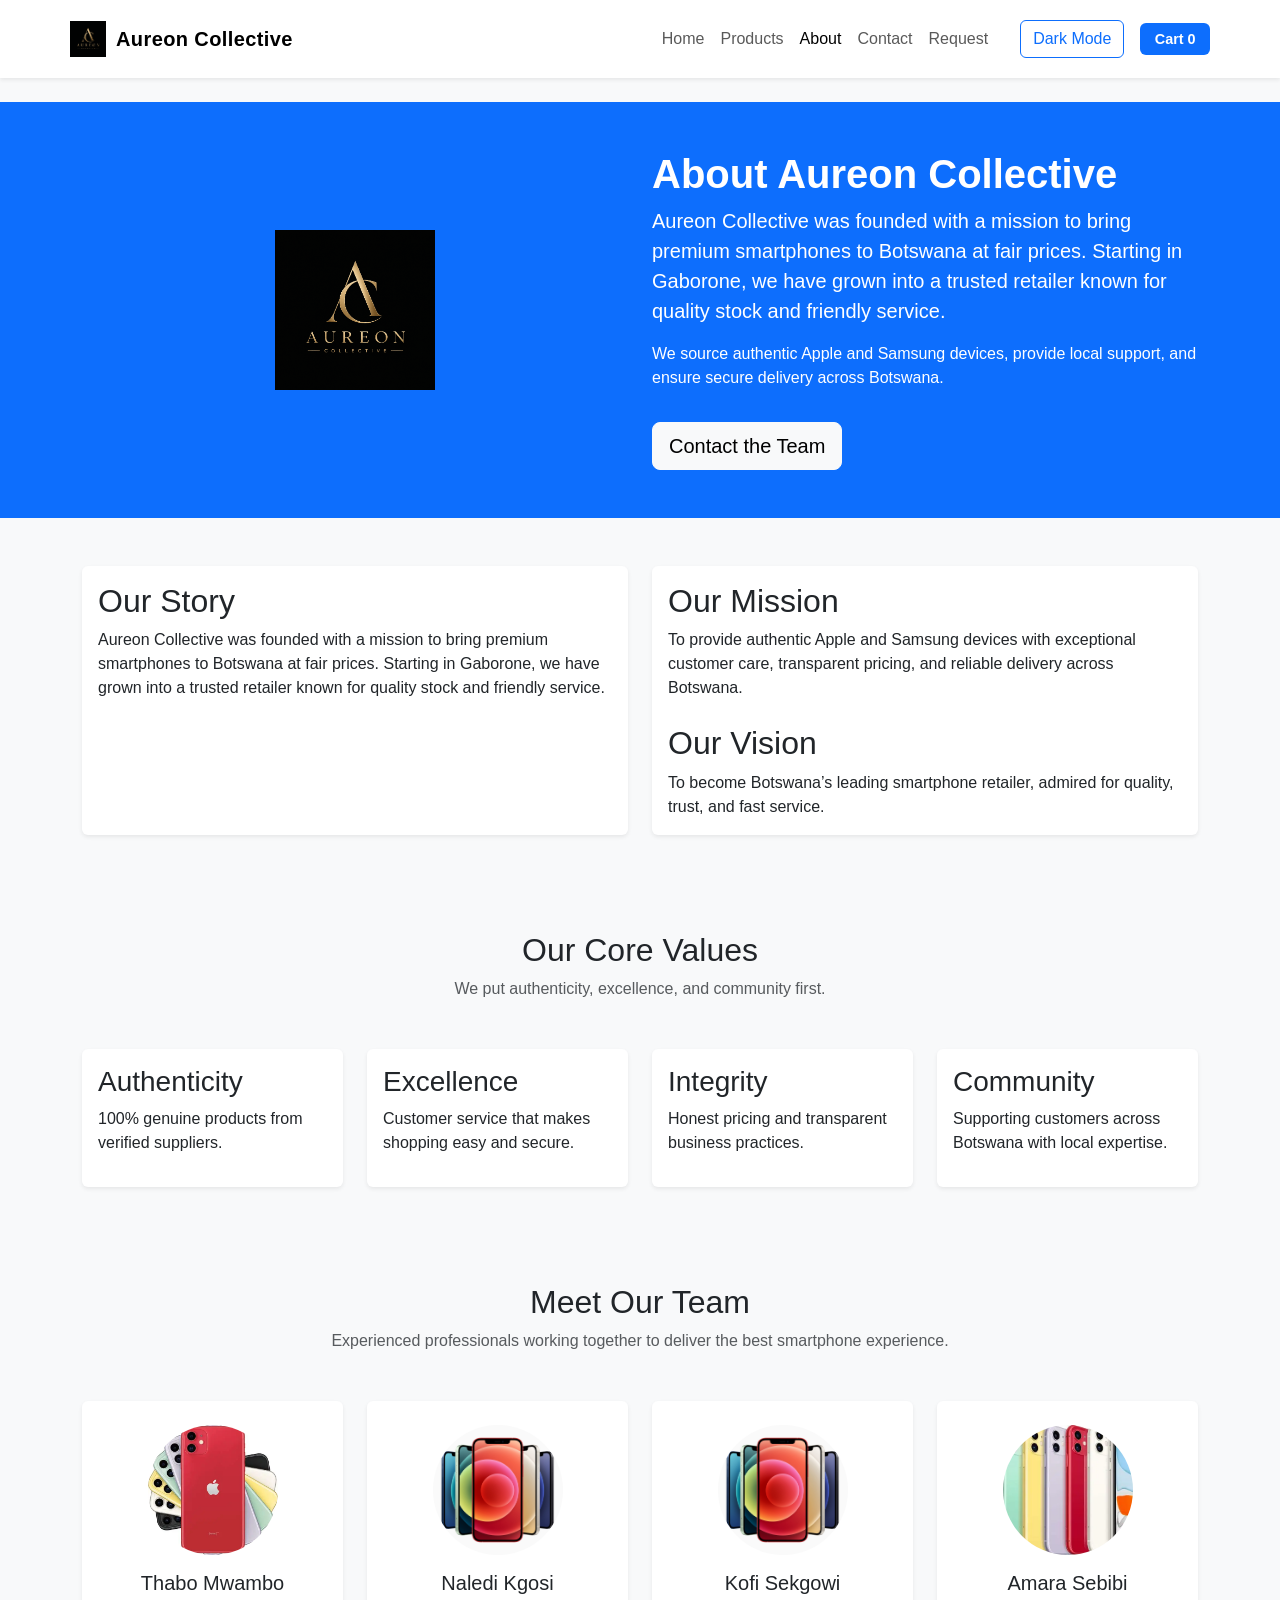
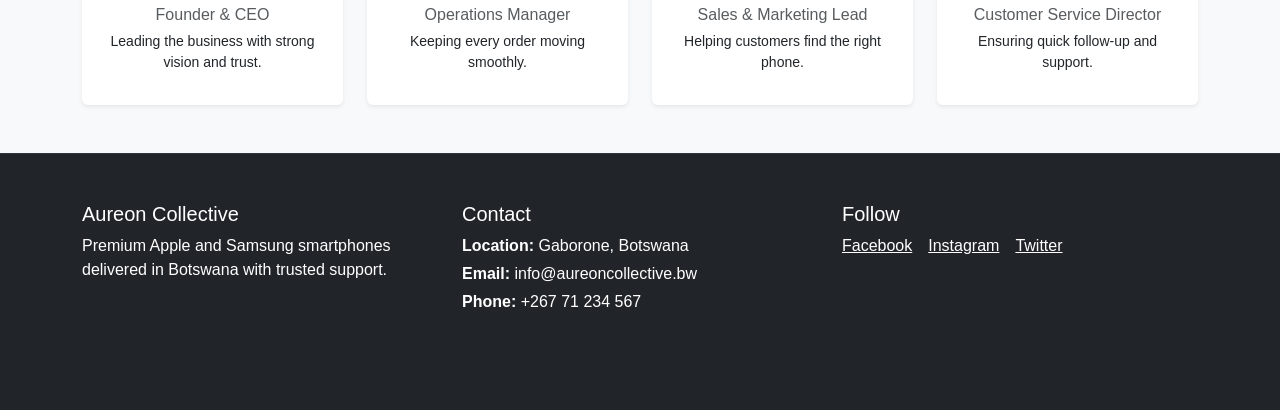
==== about.html @ 3603c7b1 "added images and fixed products page" ====
<!DOCTYPE html>
<html lang="en">
<head>
  <meta charset="UTF-8">
  <meta name="viewport" content="width=device-width, initial-scale=1.0">
  <title>About Us - Aureon Collective</title>
  <link href="https://cdn.jsdelivr.net/npm/bootstrap@5.3.2/dist/css/bootstrap.min.css" rel="stylesheet">
  <link rel="stylesheet" href="styles.css">
  <link rel="stylesheet" href="https://cdnjs.cloudflare.com/ajax/libs/font-awesome/6.0.0/css/all.min.css">
</head>
<body>
  <header class="bg-white shadow-sm mb-4">
    <nav class="navbar navbar-expand-lg navbar-light container py-3">
      <a class="navbar-brand d-flex align-items-center" href="index.html">
        <img src="Images/logo.png" alt="Aureon Collective" style="height:36px; margin-right:10px;">
        <span class="fw-bold">Aureon Collective</span>
      </a>
      <button class="navbar-toggler" type="button" data-bs-toggle="collapse" data-bs-target="#mainNav" aria-controls="mainNav" aria-expanded="false" aria-label="Toggle navigation">
        <span class="navbar-toggler-icon"></span>
      </button>
      <div class="collapse navbar-collapse" id="mainNav">
        <ul class="navbar-nav ms-auto mb-2 mb-lg-0">
          <li class="nav-item"><a class="nav-link" href="index.html">Home</a></li>
          <li class="nav-item"><a class="nav-link" href="index.html#products">Products</a></li>
          <li class="nav-item"><a class="nav-link active" aria-current="page" href="about.html">About</a></li>
          <li class="nav-item"><a class="nav-link" href="contact.html">Contact</a></li>
          <li class="nav-item"><a class="nav-link" href="request.html">Request</a></li>
        </ul>
        <div class="d-flex align-items-center ms-lg-4">
          <button id="themeToggle" class="btn btn-outline-primary">Dark Mode</button>
          <div class="cart-counter badge bg-primary text-white ms-3">Cart <span id="cartCount">0</span></div>
        </div>
      </div>
    </nav>
  </header>

  <main>
    <section class="bg-primary text-white py-5">
      <div class="container">
        <div class="row align-items-center">
          <div class="col-lg-6 mb-4 mb-lg-0 d-flex justify-content-center align-items-center">
            <img src="Images/logo.png" alt="Aureon Collective logo" class="img-fluid" style="max-height:160px;">
          </div>

          <div class="col-lg-6">
            <h1 class="display-6 fw-bold">About Aureon Collective</h1>
            <p class="lead">Aureon Collective was founded with a mission to bring premium smartphones to Botswana at fair prices. Starting in Gaborone, we have grown into a trusted retailer known for quality stock and friendly service.</p>
            <p>We source authentic Apple and Samsung devices, provide local support, and ensure secure delivery across Botswana.</p>
            <a href="contact.html" class="btn btn-light btn-lg mt-3">Contact the Team</a>
          </div>
        </div>
      </div>
    </section>

    <section class="container py-5">
      <div class="row g-4">
        <div class="col-lg-6">
          <div class="card shadow-sm h-100 border-0">
            <div class="card-body">
              <h2 class="card-title">Our Story</h2>
              <p class="card-text">Aureon Collective was founded with a mission to bring premium smartphones to Botswana at fair prices. Starting in Gaborone, we have grown into a trusted retailer known for quality stock and friendly service.</p>
            </div>
          </div>
        </div>
        <div class="col-lg-6">
          <div class="card shadow-sm h-100 border-0">
            <div class="card-body">
              <h2 class="card-title">Our Mission</h2>
              <p class="card-text">To provide authentic Apple and Samsung devices with exceptional customer care, transparent pricing, and reliable delivery across Botswana.</p>
              <h2 class="card-title mt-4">Our Vision</h2>
              <p class="card-text">To become Botswana’s leading smartphone retailer, admired for quality, trust, and fast service.</p>
            </div>
          </div>
        </div>
      </div>
    </section>

    <section class="bg-light py-5">
      <div class="container">
        <div class="text-center mb-5">
          <h2>Our Core Values</h2>
          <p class="text-muted">We put authenticity, excellence, and community first.</p>
        </div>
        <div class="row g-4">
          <div class="col-md-6 col-xl-3">
            <div class="card h-100 border-0 shadow-sm">
              <div class="card-body">
                <h3>Authenticity</h3>
                <p>100% genuine products from verified suppliers.</p>
              </div>
            </div>
          </div>
          <div class="col-md-6 col-xl-3">
            <div class="card h-100 border-0 shadow-sm">
              <div class="card-body">
                <h3>Excellence</h3>
                <p>Customer service that makes shopping easy and secure.</p>
              </div>
            </div>
          </div>
          <div class="col-md-6 col-xl-3">
            <div class="card h-100 border-0 shadow-sm">
              <div class="card-body">
                <h3>Integrity</h3>
                <p>Honest pricing and transparent business practices.</p>
              </div>
            </div>
          </div>
          <div class="col-md-6 col-xl-3">
            <div class="card h-100 border-0 shadow-sm">
              <div class="card-body">
                <h3>Community</h3>
                <p>Supporting customers across Botswana with local expertise.</p>
              </div>
            </div>
          </div>
        </div>
      </div>
    </section>

    <section class="container py-5">
      <div class="text-center mb-5">
        <h2>Meet Our Team</h2>
        <p class="text-muted">Experienced professionals working together to deliver the best smartphone experience.</p>
      </div>
      <div class="row g-4">
        <div class="col-md-6 col-xl-3">
          <div class="card h-100 shadow-sm text-center border-0">
            <img src="Images/Iphone11closeup.png" class="card-img-top rounded-circle mx-auto mt-4" alt="Team member" style="width:130px; height:130px; object-fit:cover;">
            <div class="card-body">
              <h5 class="card-title">Thabo Mwambo</h5>
              <p class="text-muted mb-1">Founder & CEO</p>
              <p class="small">Leading the business with strong vision and trust.</p>
            </div>
          </div>
        </div>
        <div class="col-md-6 col-xl-3">
          <div class="card h-100 shadow-sm text-center border-0">
            <img src="Images/Iphone12closeup.png" class="card-img-top rounded-circle mx-auto mt-4" alt="Team member" style="width:130px; height:130px; object-fit:cover;">
            <div class="card-body">
              <h5 class="card-title">Naledi Kgosi</h5>
              <p class="text-muted mb-1">Operations Manager</p>
              <p class="small">Keeping every order moving smoothly.</p>
            </div>
          </div>
        </div>
        <div class="col-md-6 col-xl-3">
          <div class="card h-100 shadow-sm text-center border-0">
            <img src="Images/Iphone13.png" class="card-img-top rounded-circle mx-auto mt-4" alt="Team member" style="width:130px; height:130px; object-fit:cover;">
            <div class="card-body">
              <h5 class="card-title">Kofi Sekgowi</h5>
              <p class="text-muted mb-1">Sales & Marketing Lead</p>
              <p class="small">Helping customers find the right phone.</p>
            </div>
          </div>
        </div>
        <div class="col-md-6 col-xl-3">
          <div class="card h-100 shadow-sm text-center border-0">
            <img src="Images/Iphone11.png" class="card-img-top rounded-circle mx-auto mt-4" alt="Team member" style="width:130px; height:130px; object-fit:cover;">
            <div class="card-body">
              <h5 class="card-title">Amara Sebibi</h5>
              <p class="text-muted mb-1">Customer Service Director</p>
              <p class="small">Ensuring quick follow-up and support.</p>
            </div>
          </div>
        </div>
      </div>
    </section>
  </main>

  <footer class="footer bg-dark text-white py-5">
    <div class="container">
      <div class="row gy-4">
        <div class="col-md-4">
          <h5>Aureon Collective</h5>
          <p>Premium Apple and Samsung smartphones delivered in Botswana with trusted support.</p>
        </div>
        <div class="col-md-4">
          <h5>Contact</h5>
          <p class="mb-1"><strong>Location:</strong> Gaborone, Botswana</p>
          <p class="mb-1"><strong>Email:</strong> info@aureoncollective.bw</p>
          <p class="mb-0"><strong>Phone:</strong> +267 71 234 567</p>
        </div>
        <div class="col-md-4">
          <h5>Follow</h5>
          <div class="d-flex gap-3 mt-2">
            <a href="#" class="text-white">Facebook</a>
            <a href="#" class="text-white">Instagram</a>
            <a href="#" class="text-white">Twitter</a>
          </div>
        </div>
      </div>
      <div class="mt-4 text-center text-muted">&copy; 2026 Aureon Collective | Premium Botswana Smartphone Store</div>
    </div>
  </footer>

  <script src="https://cdn.jsdelivr.net/npm/bootstrap@5.3.2/dist/js/bootstrap.bundle.min.js"></script>
  <script src="script.js"></script>
</body>
</html>
---- styles.css ----
﻿:root {
  --bg-color: #f8f9fa;
  --surface: #ffffff;
  --text-color: #212529;
  --muted-color: #6c757d;
  --border-color: #dee2e6;
  --primary: #0d6efd;
  --secondary: #6610f2;
  --radius: 1rem;
}

* {
  box-sizing: border-box;
}

body {
  margin: 0;
  font-family: 'Segoe UI', Tahoma, Geneva, Verdana, sans-serif;
  background: var(--bg-color);
  color: var(--text-color);
}

a {
  color: var(--primary);
}

a:hover {
  color: #0b5ed7;
}

.navbar-brand {
  letter-spacing: 0.02em;
}

.hero-banner {
  min-height: 300px;
  background: linear-gradient(180deg, rgba(13,110,253,0.85), rgba(13,110,253,0.6)), url('Images/Iphone13.png');
  background-size: cover;
  background-position: center;
  position: relative;
}

.hero-banner::before {
  content: '';
  position: absolute;
  inset: 0;
  background: rgba(13,110,253,0.45);
}

.hero-banner .container {
  position: relative;
  z-index: 1;
}

.hero-banner h1,
.hero-banner p {
  position: relative;
  z-index: 2;
}

.product-card {
  border: none;
  border-radius: 1rem;
  overflow: hidden;
}

.product-card img {
  height: 220px;
  object-fit: cover;
}

.product-card .card-body {
  display: flex;
  flex-direction: column;
}

.product-price {
  font-size: 1.1rem;
  font-weight: 700;
  color: var(--primary);
}

.filter-btn.active {
  background-color: var(--primary);
  color: white;
}

.filter-btn {
  min-width: 110px;
}

.cart-counter {
  font-size: 0.9rem;
  padding: 0.55rem 0.9rem;
}

.invalid-feedback {
  display: block;
}

#imagePreview {
  border-radius: 1rem;
  overflow: hidden;
}

#imagePreview img {
  width: 100%;
  display: block;
}

body.dark-mode {
  --bg-color: #121212;
  --surface: #1f1f1f;
  --text-color: #f8f9fa;
  --muted-color: #adb5bd;
  --border-color: #2c2c2c;
}

body.dark-mode,
body.dark-mode .navbar,
body.dark-mode .card,
body.dark-mode .bg-light,
body.dark-mode .bg-white,
body.dark-mode footer,
body.dark-mode .accordion-button,
body.dark-mode .alert {
  background-color: var(--surface) !important;
  color: var(--text-color) !important;
}

body.dark-mode a,
body.dark-mode .nav-link,
body.dark-mode .navbar-brand {
  color: #e9ecef !important;
}

body.dark-mode .nav-link.active,
body.dark-mode .nav-link:hover {
  color: #f8f9fa !important;
}

body.dark-mode .btn-outline-primary {
  color: #cfe2ff;
  border-color: rgba(206,226,255,0.6);
}

body.dark-mode .btn-outline-primary:hover {
  background-color: rgba(206,226,255,0.1);
}

body.dark-mode .text-muted {
  color: var(--muted-color) !important;
}

body.dark-mode .form-control,
body.dark-mode .form-select,
body.dark-mode .form-control:focus,
body.dark-mode .form-select:focus,
body.dark-mode .input-group-text {
  background-color: #2a2a2a;
  border-color: var(--border-color);
  color: var(--text-color);
}

body.dark-mode .card,
body.dark-mode .alert,
body.dark-mode .accordion-button {
  border-color: var(--border-color) !important;
}

body.dark-mode .hero-banner {
  background: linear-gradient(180deg, rgba(13,110,253,0.95), rgba(13,110,253,0.75)), url('Images/Iphone12.png');
}

footer {
  border-top: 1px solid rgba(255,255,255,0.08);
}

@media (max-width: 767px) {
  .hero-banner {
    min-height: 260px;
  }
}
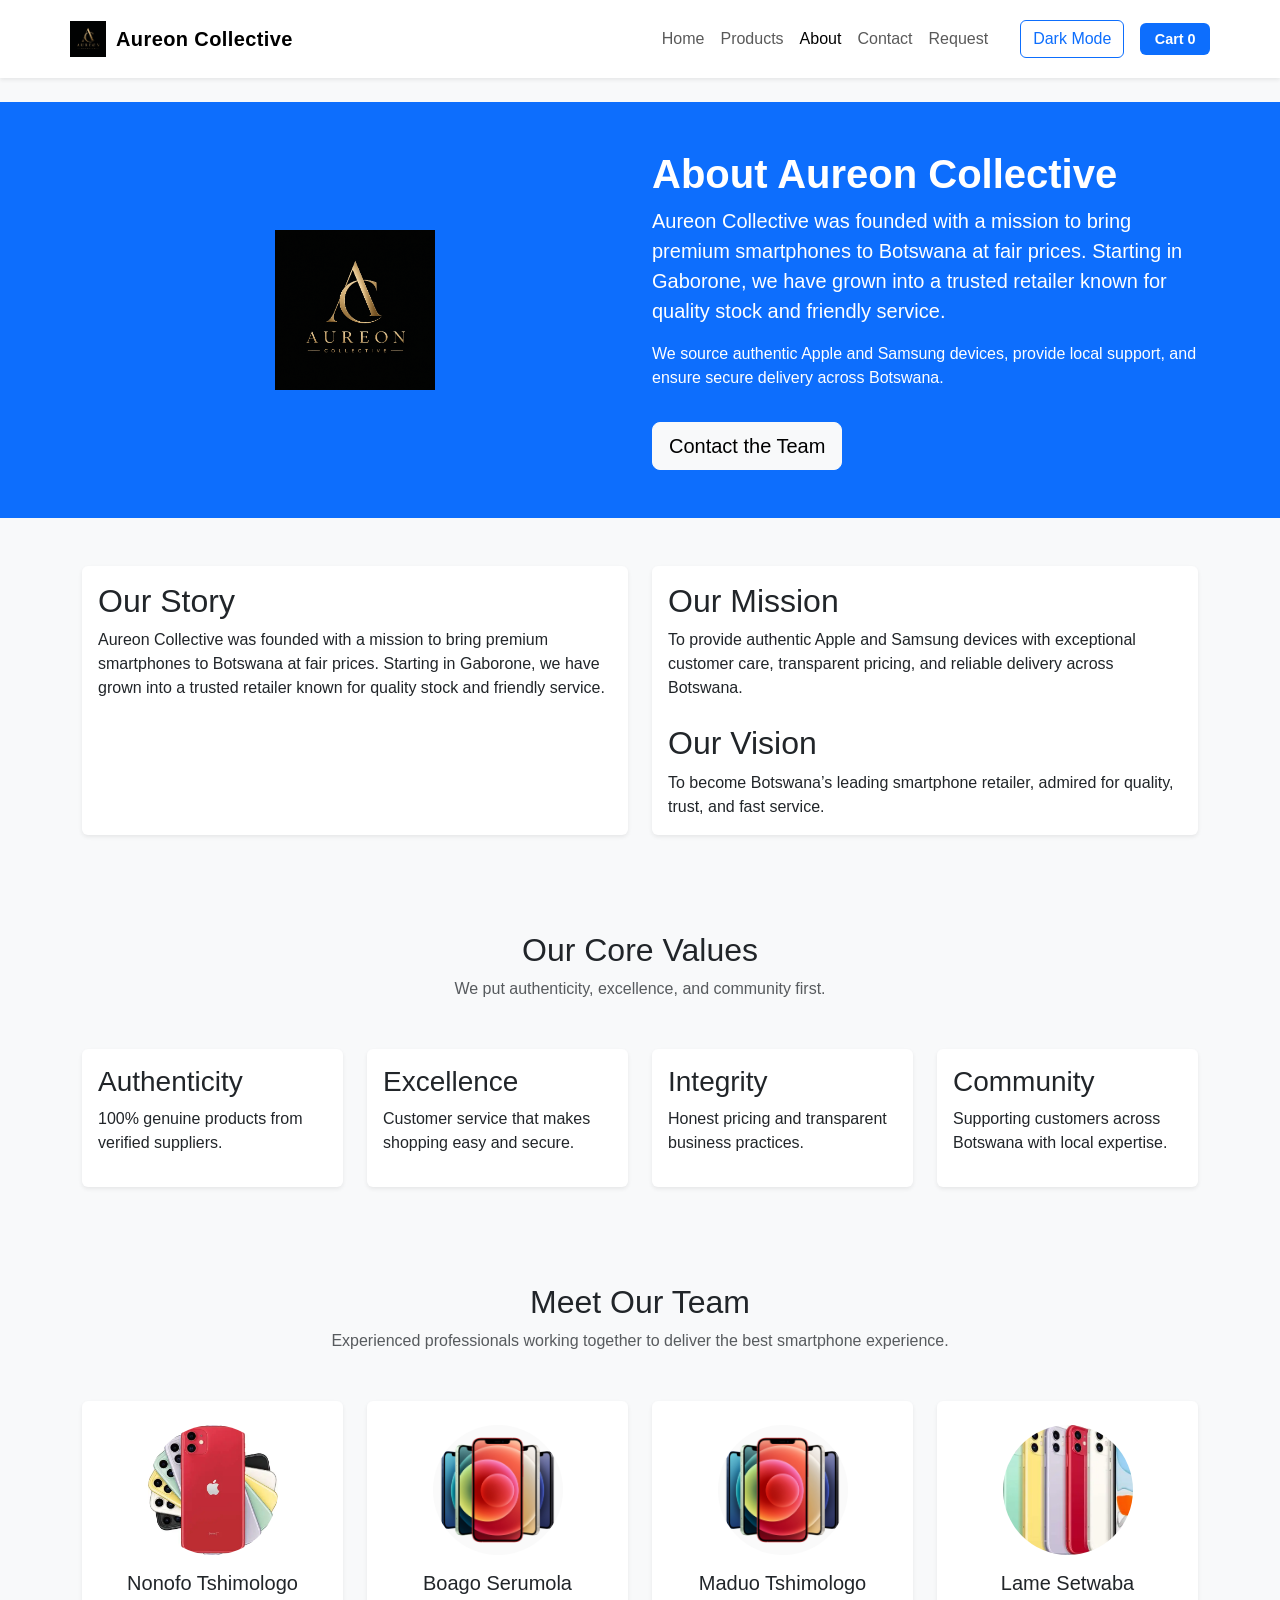
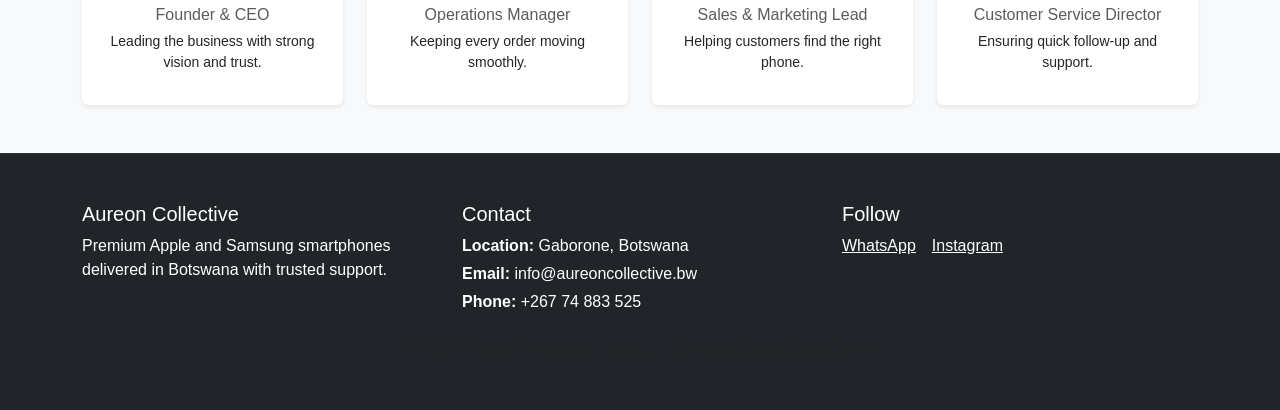
==== commit 3db7a1d6: "updated website" ====
--- a/about.html
+++ b/about.html
@@ -128,7 +128,7 @@
           <div class="card h-100 shadow-sm text-center border-0">
             <img src="Images/Iphone11closeup.png" class="card-img-top rounded-circle mx-auto mt-4" alt="Team member" style="width:130px; height:130px; object-fit:cover;">
             <div class="card-body">
-              <h5 class="card-title">Thabo Mwambo</h5>
+              <h5 class="card-title">Nonofo Tshimologo</h5>
               <p class="text-muted mb-1">Founder & CEO</p>
               <p class="small">Leading the business with strong vision and trust.</p>
             </div>
@@ -138,7 +138,7 @@
           <div class="card h-100 shadow-sm text-center border-0">
             <img src="Images/Iphone12closeup.png" class="card-img-top rounded-circle mx-auto mt-4" alt="Team member" style="width:130px; height:130px; object-fit:cover;">
             <div class="card-body">
-              <h5 class="card-title">Naledi Kgosi</h5>
+              <h5 class="card-title">Boago Serumola</h5>
               <p class="text-muted mb-1">Operations Manager</p>
               <p class="small">Keeping every order moving smoothly.</p>
             </div>
@@ -148,7 +148,7 @@
           <div class="card h-100 shadow-sm text-center border-0">
             <img src="Images/Iphone13.png" class="card-img-top rounded-circle mx-auto mt-4" alt="Team member" style="width:130px; height:130px; object-fit:cover;">
             <div class="card-body">
-              <h5 class="card-title">Kofi Sekgowi</h5>
+              <h5 class="card-title">Maduo Tshimologo</h5>
               <p class="text-muted mb-1">Sales & Marketing Lead</p>
               <p class="small">Helping customers find the right phone.</p>
             </div>
@@ -158,7 +158,7 @@
           <div class="card h-100 shadow-sm text-center border-0">
             <img src="Images/Iphone11.png" class="card-img-top rounded-circle mx-auto mt-4" alt="Team member" style="width:130px; height:130px; object-fit:cover;">
             <div class="card-body">
-              <h5 class="card-title">Amara Sebibi</h5>
+              <h5 class="card-title">Lame Setwaba</h5>
               <p class="text-muted mb-1">Customer Service Director</p>
               <p class="small">Ensuring quick follow-up and support.</p>
             </div>
@@ -179,14 +179,14 @@
           <h5>Contact</h5>
           <p class="mb-1"><strong>Location:</strong> Gaborone, Botswana</p>
           <p class="mb-1"><strong>Email:</strong> info@aureoncollective.bw</p>
-          <p class="mb-0"><strong>Phone:</strong> +267 71 234 567</p>
+          <p class="mb-0"><strong>Phone:</strong> +267 74 883 525</p>
         </div>
         <div class="col-md-4">
           <h5>Follow</h5>
           <div class="d-flex gap-3 mt-2">
-            <a href="#" class="text-white">Facebook</a>
+            <a href="#" class="text-white">WhatsApp</a>
             <a href="#" class="text-white">Instagram</a>
-            <a href="#" class="text-white">Twitter</a>
+            <a href="#" class="text-white"></a>
           </div>
         </div>
       </div>
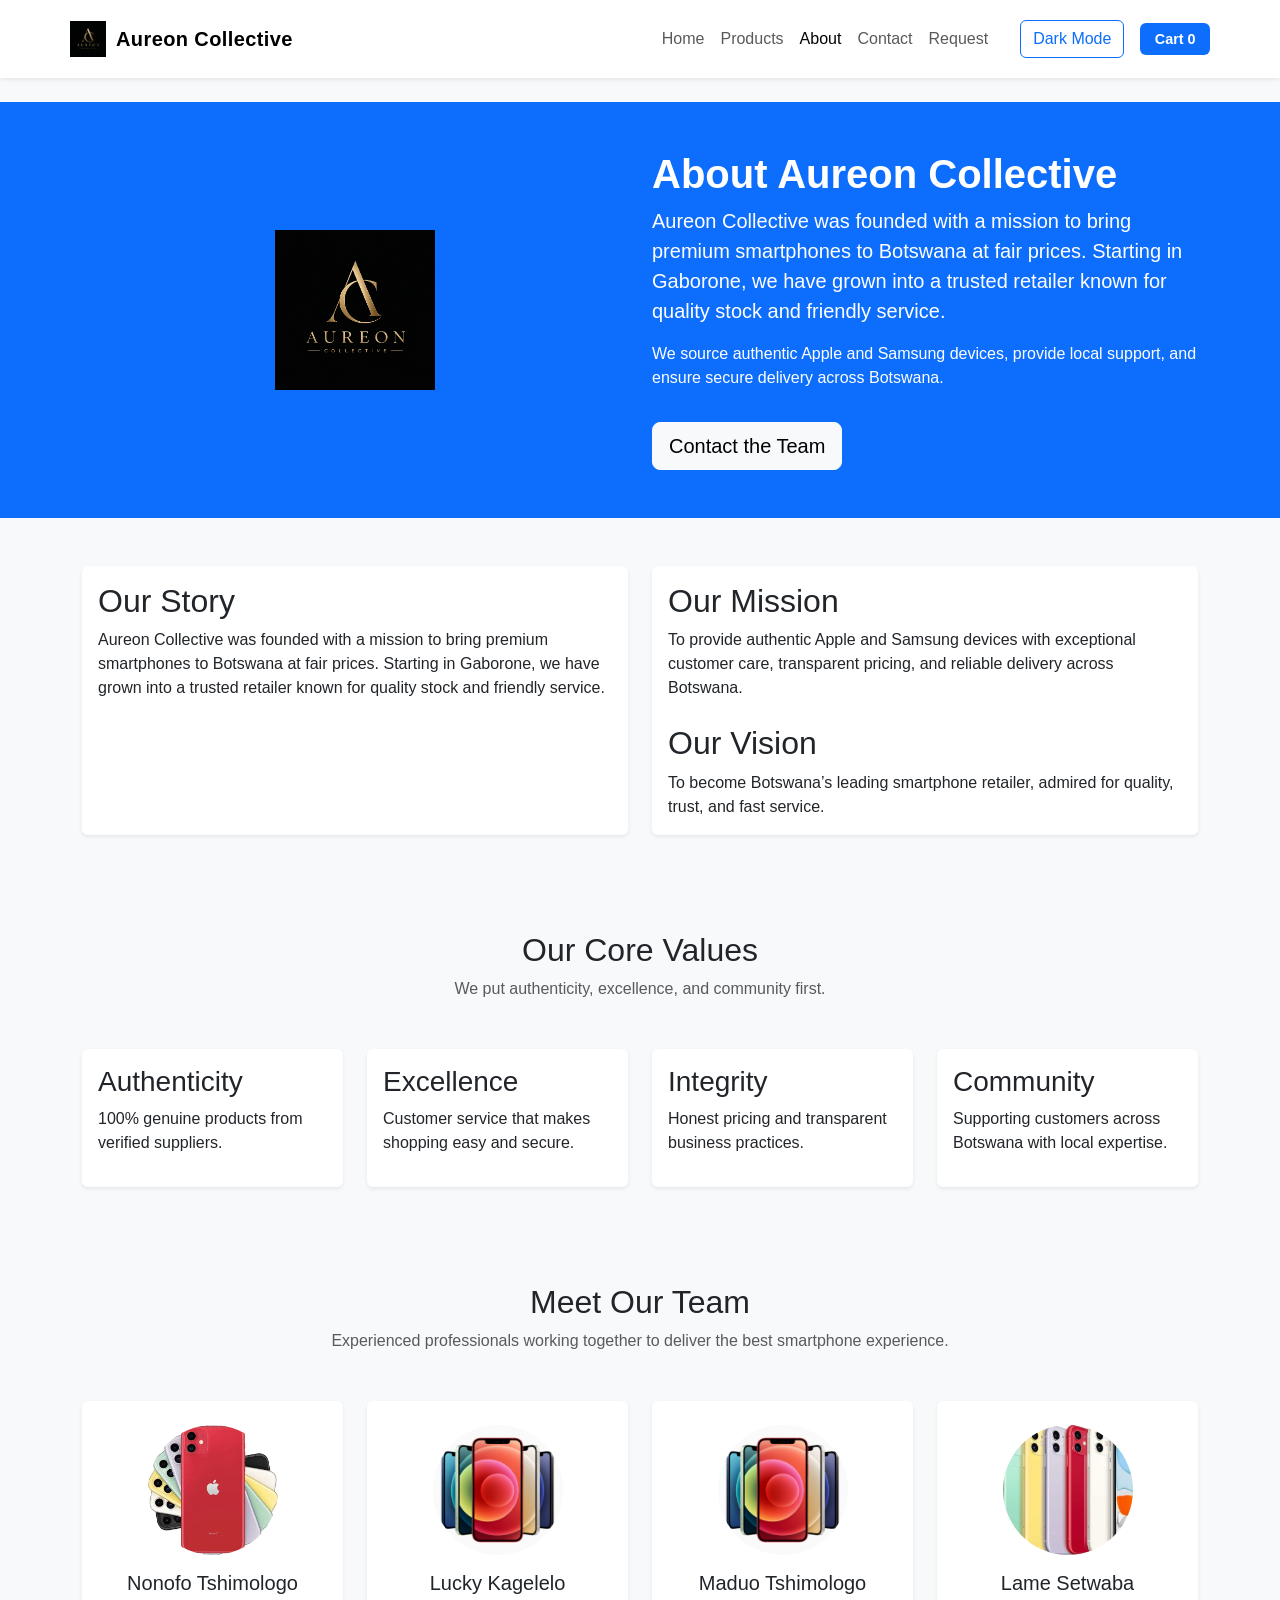
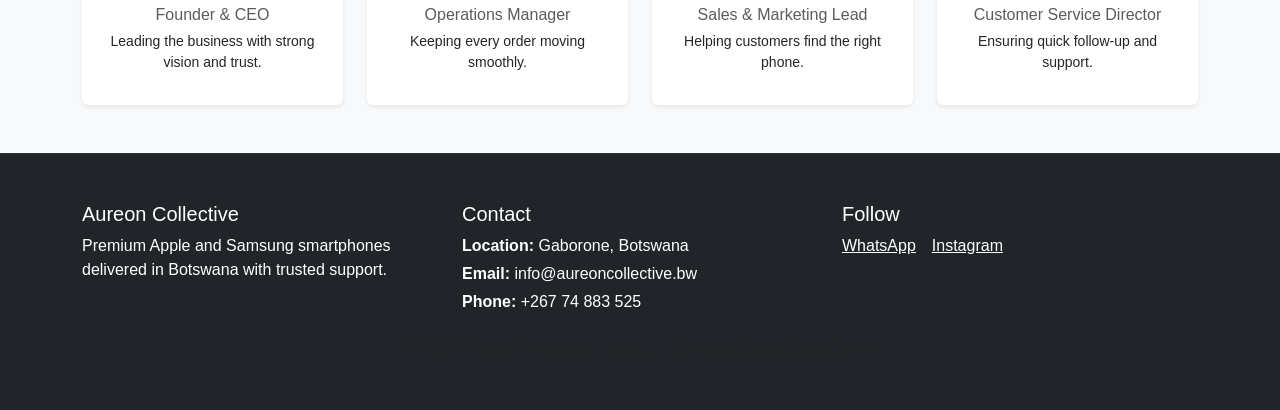
==== commit 4f2c937d: "Update team member name in about.html" ====
--- a/about.html
+++ b/about.html
@@ -138,7 +138,7 @@
           <div class="card h-100 shadow-sm text-center border-0">
             <img src="Images/Iphone12closeup.png" class="card-img-top rounded-circle mx-auto mt-4" alt="Team member" style="width:130px; height:130px; object-fit:cover;">
             <div class="card-body">
-              <h5 class="card-title">Boago Serumola</h5>
+              <h5 class="card-title">Lucky Kagelelo</h5>
               <p class="text-muted mb-1">Operations Manager</p>
               <p class="small">Keeping every order moving smoothly.</p>
             </div>
